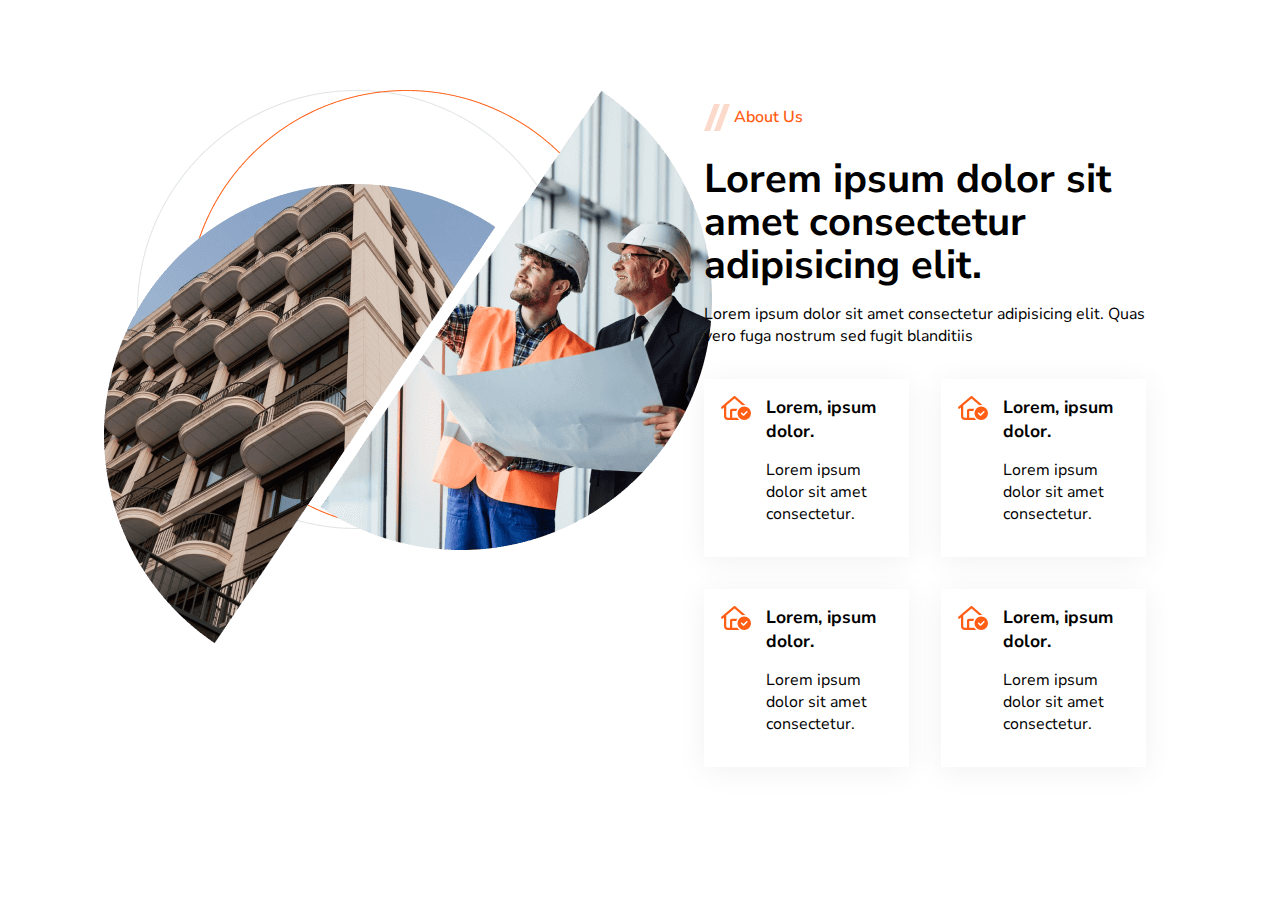
==== about.html @ 90e55b73 "website1" ====
<!DOCTYPE html>
<html lang="en">

<head>
    <meta charset="UTF-8">
    <meta name="viewport" content="width=device-width, initial-scale=1.0">
    <title>ABOUT US</title>
    <link rel="stylesheet" href="./assets/css/about.css">
    <link rel="stylesheet" href="./assets/css/common.css">
</head>

<body>
    <section class="aboutus">
        <div class="imgaboutus aboutus-content">
            <img src="./assets/img/about-us.png" alt="About Us" class="diffimg">
        </div>
        <div class="aboutus-content">
            <div class="secimg">
                <img src="./assets/img/about-us-secimg.svg" alt="// About Us ">
                <p>About Us</p>

            </div>

            <h2 class="h2tag">Lorem ipsum dolor sit amet consectetur adipisicing elit. </h2>
            <p>Lorem ipsum dolor sit amet consectetur adipisicing elit. Quas vero fuga nostrum sed fugit blanditiis</p>
            <div class="features">
                <div class="inner-feature">
                    <div><img alt="" src="./assets/img/feature.svg" /></div>
                    <div class="inner-feature-sub
                    ">
                        <a href="#" class="feature">Lorem, ipsum dolor. </a>
                        <p>Lorem ipsum dolor sit amet consectetur.</p>
                    </div>

                </div>
                <div class="inner-feature">
                    <div><img alt="" src="./assets/img/feature.svg" /></div>
                    <div class="inner-feature-sub
                    ">
                        <a href="#" class="feature">Lorem, ipsum dolor. </a>
                        <p>Lorem ipsum dolor sit amet consectetur.</p>
                    </div>

                </div>
                <div class="inner-feature">
                    <div><img alt="" src="./assets/img/feature.svg" /></div>
                    <div class="inner-feature-sub
                    ">
                        <a href="#" class="feature">Lorem, ipsum dolor. </a>
                        <p>Lorem ipsum dolor sit amet consectetur.</p>
                    </div>

                </div>
                <div class="inner-feature">
                    <div><img alt="" src="./assets/img/feature.svg" /></div>
                    <div class="inner-feature-sub
                    ">
                        <a href="#" class="feature">Lorem, ipsum dolor. </a>
                        <p>Lorem ipsum dolor sit amet consectetur.</p>
                    </div>

                </div>
            </div>

        </div>

    </section>
</body>

</html>
---- assets/css/about.css ----
.aboutus{
    display: grid;
    grid-template-columns: repeat(auto-fill, minmax(600px,1fr));

}
.aboutus{
    padding: 10vh 3vw;
    }
    
.secimg{
    display: grid;
    grid-template-columns: 30px 1fr;
    align-items: center;
    
}
.h2tag{
    font-size: 2.5rem;
    line-height: 2.7rem;
    margin: 1.5vh 0vw;
}
.features{
    display: grid;
    grid-template-columns:1fr 1fr;
}
.inner-feature{
    display: grid;
    grid-template-columns: 30px 1fr;
    box-shadow: 0px 4px 30px 0px rgba(0, 0, 0, 0.06);
    padding: 1rem;
    margin: 1rem 2rem 1rem 0rem;
    gap: 1rem;

}
.aboutus-content{
    padding: 0vh 5vw;
}
/* .imgaboutus{
    will-change: transform; transform: perspective(1000px) rotateX(0deg) rotateY(0deg);
}
.imgaboutus:hover{
    will-change: transform; transform: perspective(1000px) rotateX(-0.99deg) rotateY(0.5deg) scale3d(1,1,1);
} */
.feature{
    font-size: 1.1rem;
    font-weight: 700;
    color: black;
}
.secimg p {
    color:var(--primary-color);
    font-weight: 600;
}
@media only screen and (max-width: 800px) {
    
    .aboutus{
        
    grid-template-columns: 1fr;
    }
    .aboutus-content{
        padding:0;
    }
    .features {
        
        grid-template-columns: 1fr;
        }
        .diffimg{
            width:100%
        }
}
---- assets/css/common.css ----
@import url('https://fonts.googleapis.com/css2?family=Nunito+Sans:ital,opsz,wght@0,6..12,200..1000;1,6..12,200..1000&display=swap');
:root{
    --primary-color:#FF5E14;
    --primarytext-color:white;
    --fontfamily:"Nunito Sans", sans-serif;

}
body{
    margin:0px;
    padding:0px;
    font-family:var(--fontfamily);

}
a{
    text-decoration: none;
}
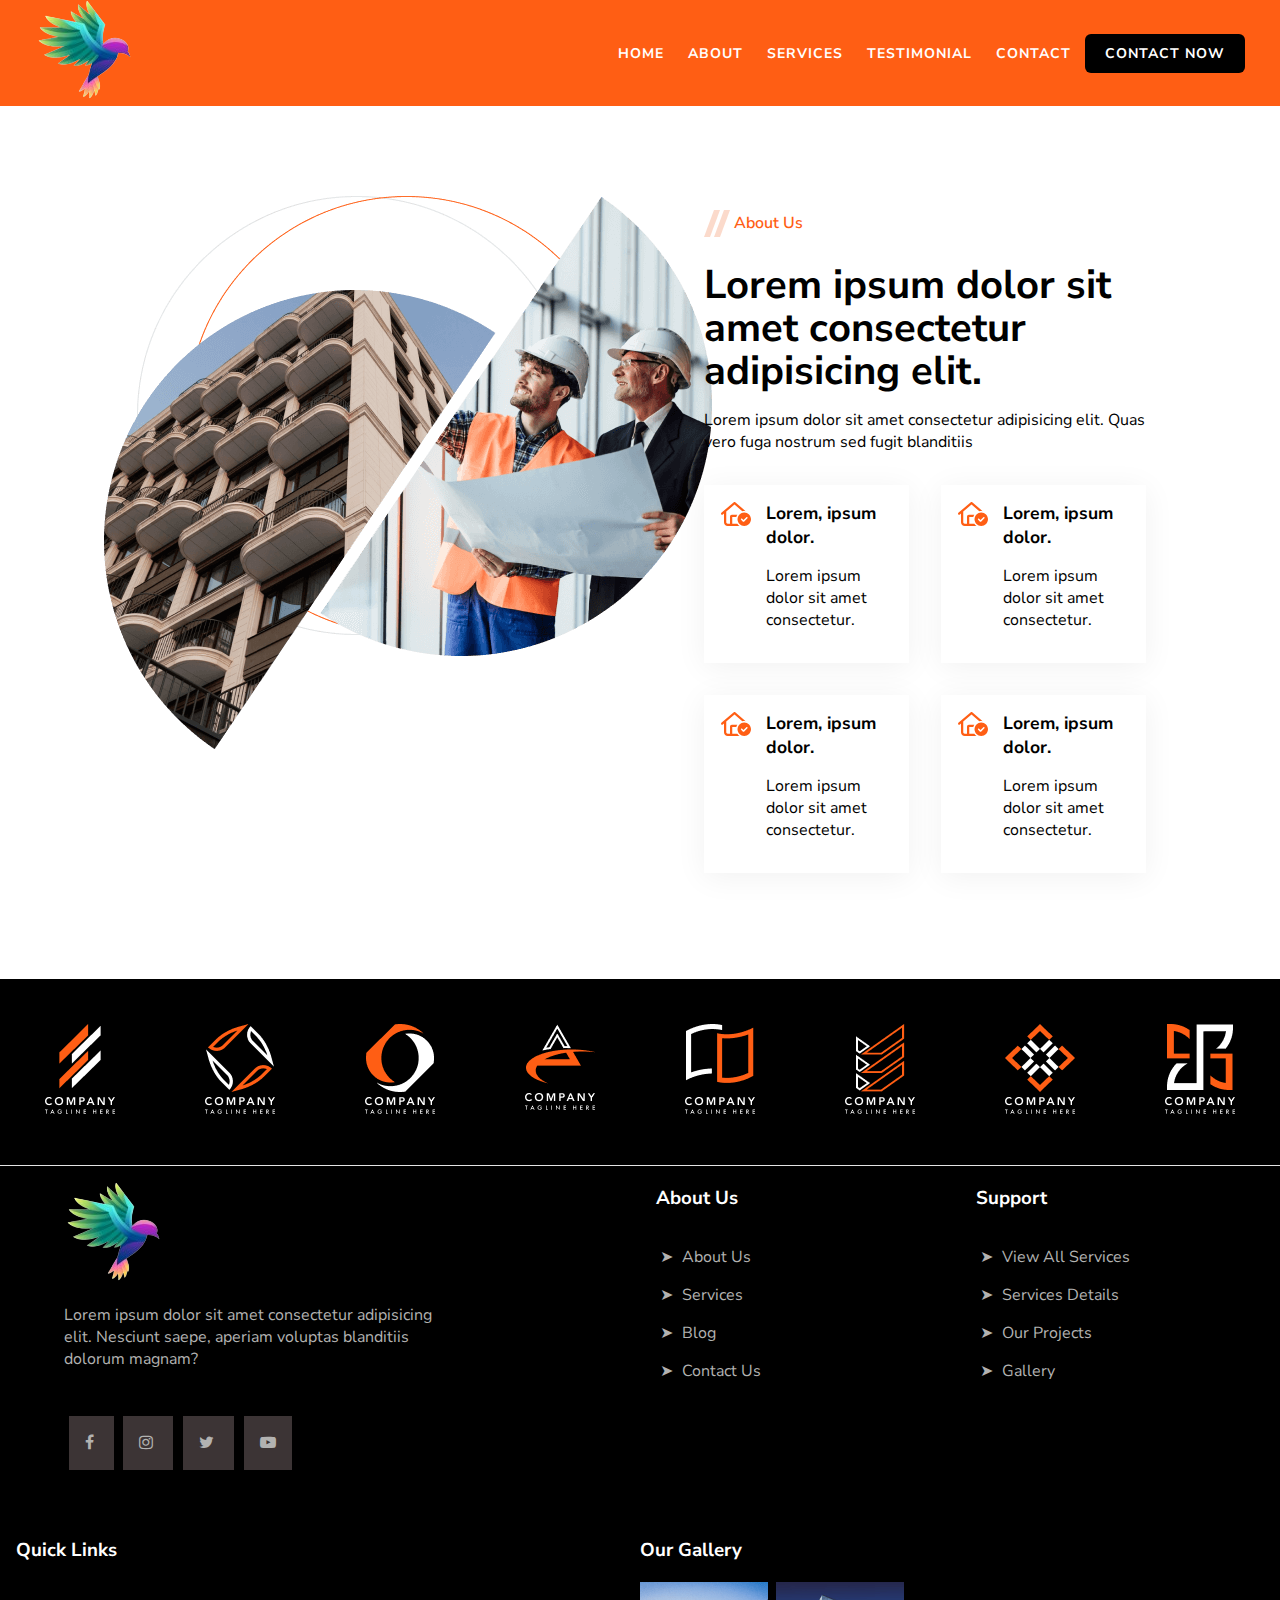
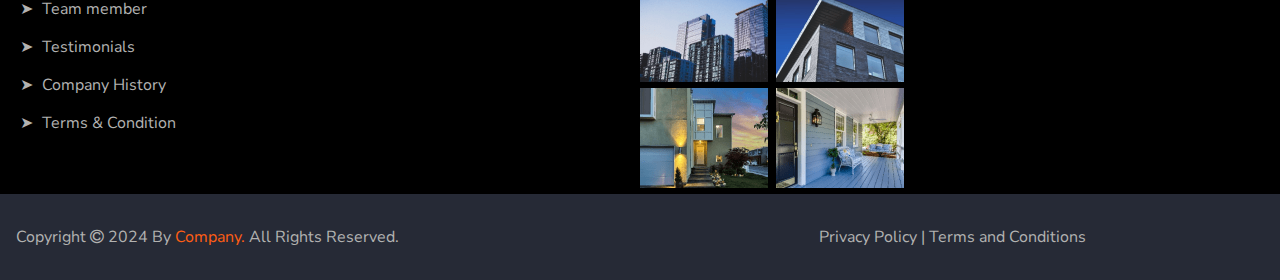
==== commit 85b84458: "website1" ====
--- a/about.html
+++ b/about.html
@@ -7,6 +7,8 @@
     <title>ABOUT US</title>
     <link rel="stylesheet" href="./assets/css/about.css">
     <link rel="stylesheet" href="./assets/css/common.css">
+    <link rel="import" href="header.html">
+    <link rel="import" href="footer.html">
 </head>
 
 <body>
@@ -65,6 +67,7 @@
         </div>
 
     </section>
+    <script src="./assets/js/headerfootermodule.js"></script>
 </body>
 
 </html>--- a/assets/css/common.css
+++ b/assets/css/common.css
@@ -13,4 +13,5 @@
 }
 a{
     text-decoration: none;
+    color:black;
 }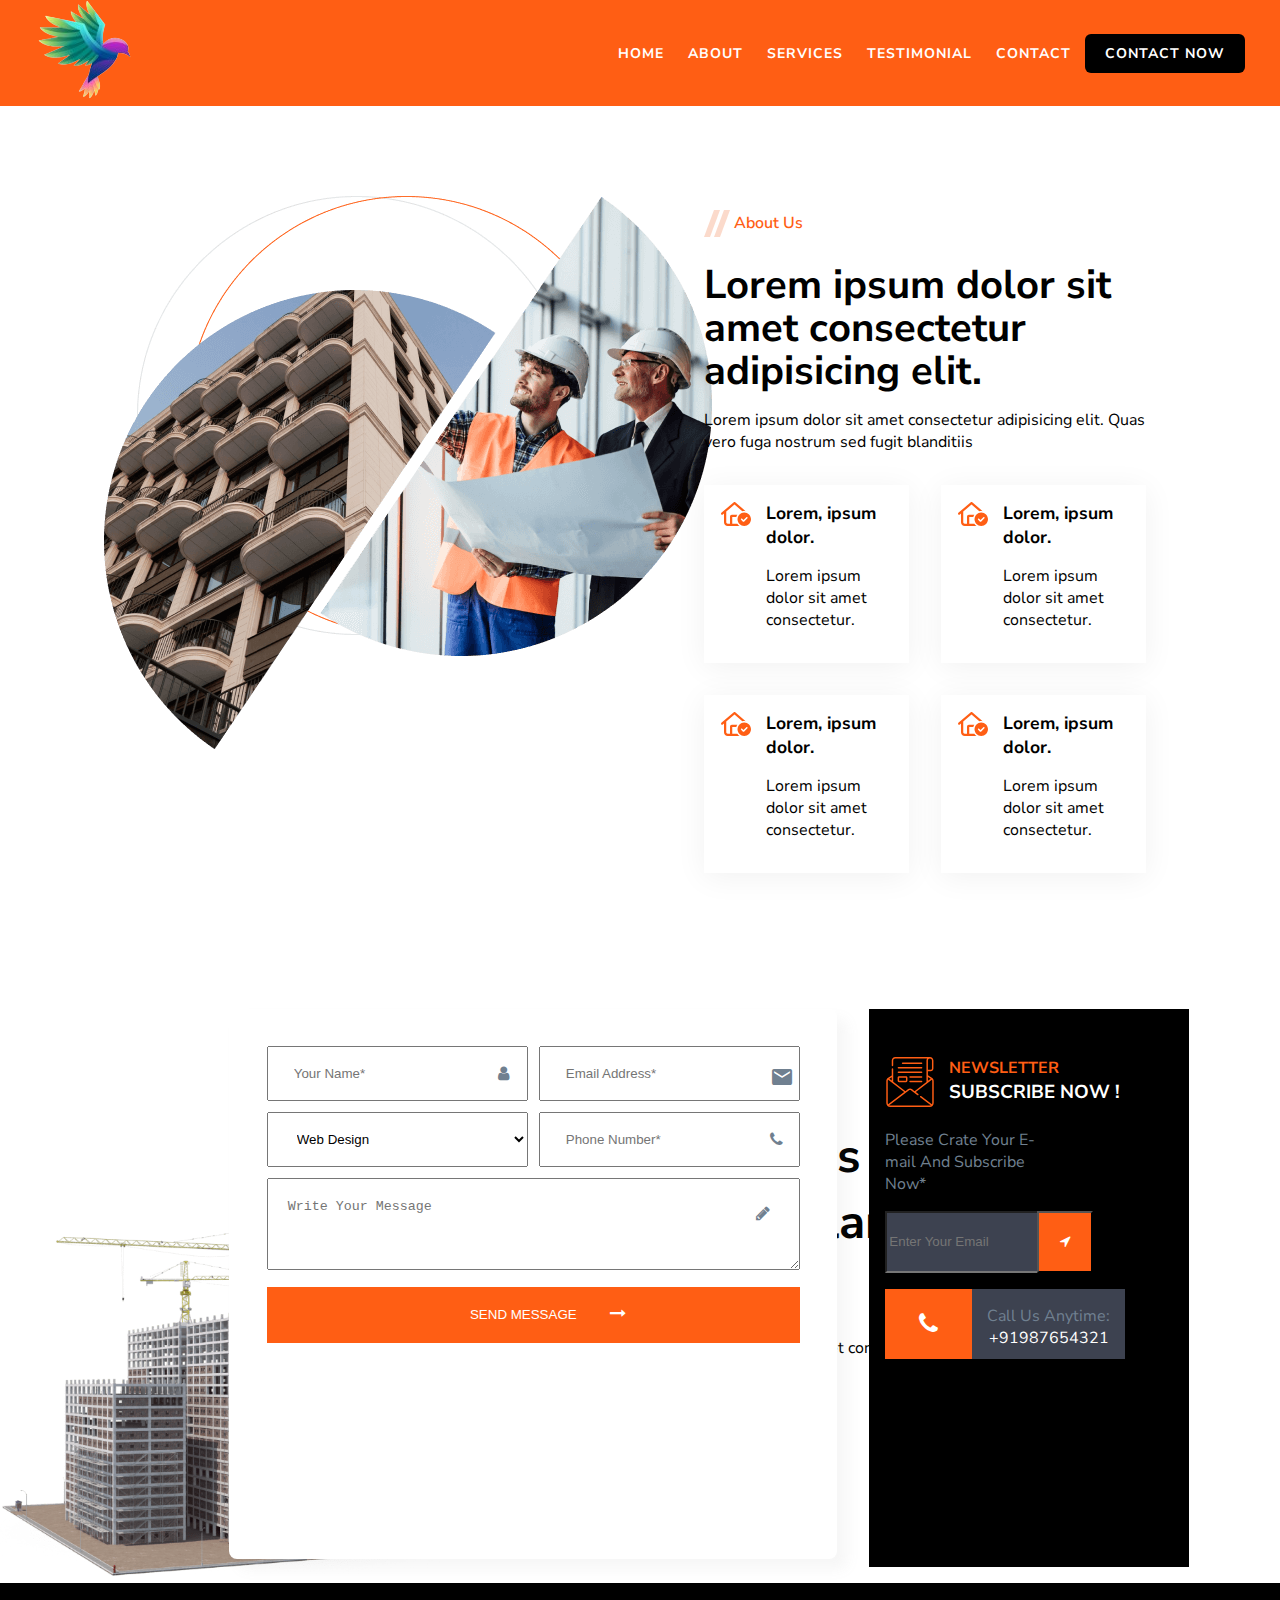
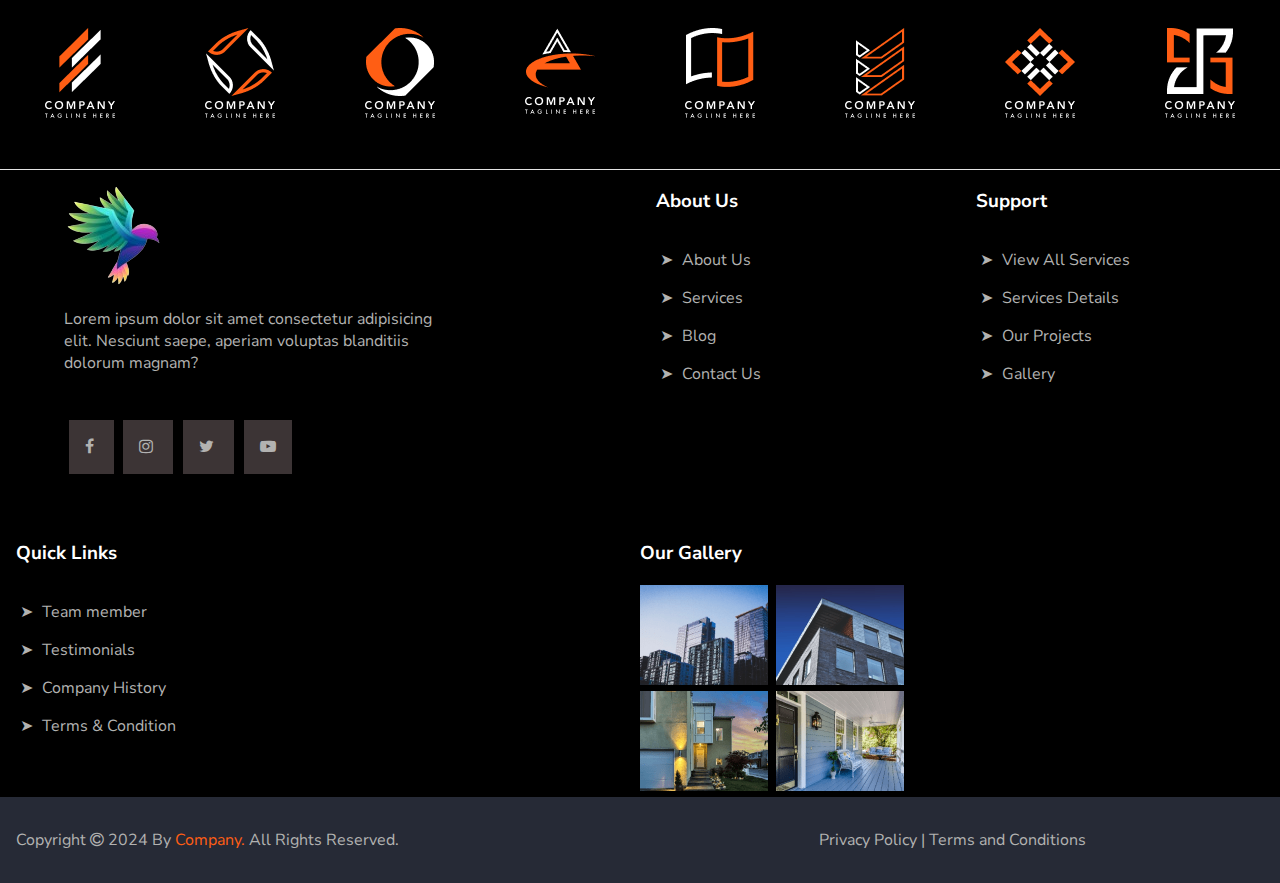
==== commit ee845f94: "changes added" ====
--- a/about.html
+++ b/about.html
@@ -6,9 +6,12 @@
     <meta name="viewport" content="width=device-width, initial-scale=1.0">
     <title>ABOUT US</title>
     <link rel="stylesheet" href="./assets/css/about.css">
+    <link rel="stylesheet" href="./assets/css/form.css">
     <link rel="stylesheet" href="./assets/css/common.css">
     <link rel="import" href="header.html">
     <link rel="import" href="footer.html">
+    <link rel="stylesheet" href="https://cdnjs.cloudflare.com/ajax/libs/font-awesome/4.7.0/css/font-awesome.min.css">
+    <link href="https://fonts.googleapis.com/icon?family=Material+Icons" rel="stylesheet">
 </head>
 
 <body>
@@ -67,6 +70,133 @@
         </div>
 
     </section>
+    <section class="form-section">
+        <div>
+            <div class="main-formsec">
+                <div class="img-main">
+                    <img alt="img" src="./assets/img/contact_thumb.png" />
+                </div>
+                <div>
+                    <div class="sub-formsec">
+                        <div class="cls-img1">
+                            <img alt="img1" src="./assets/img/img-test.svg" />
+                        </div>
+                        <div>
+                            <p class="form-para">Make A Quote</p>
+                        </div>
+                    </div>
+                    <div class="hmain">
+                        <h2 class="cls-h2">12+ Years Of Real Estate Planning & Design.</h2>
+                    </div>
+                    <div class="paraa-main">
+                        <p clas="para-frommain">Lorem ipsum, dolor sit amet consectetur adipisicing elit. Rem,
+                            quibusdam.</p>
+                    </div>
+                </div>
+            </div>
+        </div>
+    </section>
+    <section>
+        <div style="position: relative;">
+            <div class="main1-formsec">
+                <div></div>
+
+                <div class="box-form">
+                    <form action="/demo.php" method="get">
+                        <div class="main2-formsec">
+                            <div class="input-form">
+                                <input type="text" placeholder="Your Name*" class="inputbox" required>
+                                <i class="fa fa-user"></i>
+                            </div>
+                            <div class="input-form">
+                                <input type="email" placeholder="Email Address*" name="email" class="inputbox" required>
+                                <i class="material-icons ">email</i>
+                            </div>
+
+
+                        </div>
+
+                        <div>
+                            <div class="main2-formsec">
+                                <div>
+                                    <select class="inputbox" required>
+                                        <option value="Web Design">Web Design</option>
+                                        <option value="Web Development">Web Development</option>
+                                        <option value="Engine Dignostics">Engine Dignostics</option>
+                                        <option value="Digital Marketing">Digital Marketing</option>
+                                    </select>
+                                </div>
+                                <div class="input-form">
+                                    <input type="tel" placeholder="Phone Number*" class="inputbox" required>
+                                    <i class="fa fa-phone"></i>
+                                </div>
+
+
+                            </div>
+                        </div>
+                        <div class="input-form">
+                            <textarea placeholder="Write Your Message" class="inputbox textareabox"></textarea>
+                            <i class="fa fa-pencil"></i>
+                        </div>
+                        <div class="form-button">
+                            <button class="btn-form"> SEND MESSAGE </button>
+                            <i class="fa fa-long-arrow-right"></i>
+                        </div>
+
+
+
+                </div>
+                </form>
+                <div class="sec-formm">
+                    <div>
+                        <div class="form-sub1">
+                            <div class="icon-box">
+                                <img alt="envelop-img" src="./assets/img/envelope-icon (1).svg" class="envelop-form">
+                            </div>
+                            <div class="form-ht">
+                                <h4 class="ntsn1">NEWSLETTER</h4>
+                                <h3 class="ntsn2">SUBSCRIBE NOW !</h3>
+                            </div>
+                        </div>
+                        <div class="para-fsub">
+                            <p>Please Crate Your E-mail And Subscribe Now* </p>
+                        </div>
+                        <form>
+                            <div class="form-sub2">
+
+                                <div>
+                                    <input type="email" placeholder="Enter Your Email" class="inputmail" name="email"
+                                        required>
+                                </div>
+                                <div>
+                                    <button class="btnarrow">
+                                        <i class="fa fa-location-arrow"></i>
+                                    </button>
+                                </div>
+
+                            </div>
+                        </form>
+                        <div class="form-sub3">
+                            <div class="icon-fs">
+                                <i class="fa fa-phone"></i>
+                            </div>
+                            <div class="para-tele">
+
+                                <div class="para-fsubb">
+                                    <p>Call Us Anytime:</p>
+                                </div>
+                                <div class="tele-form">
+                                    <a href="tel:+91987654321" class="number-form">+91987654321 </a>
+                                </div>
+
+                            </div>
+
+                        </div>
+                    </div>
+                </div>
+            </div>
+        </div>
+    </section>
     <script src="./assets/js/headerfootermodule.js"></script>
 </body>
 
--- a/assets/css/form.css
+++ b/assets/css/form.css
@@ -0,0 +1,327 @@
+/* CSS for contact Us Page start */
+.Contact-us .cls-h2 {
+  text-align: center;
+}
+.Contact-us {
+  padding: 10vh 3vw;
+}
+.Contact-us .contact-info-box {
+  display: grid;
+  grid-template-columns: repeat(3, 1fr);
+  margin-top: 5vh;
+}
+.Contact-us .contact-info-box .info-box {
+  display: grid;
+  grid-template-columns: 1fr 3fr;
+  box-shadow: 0px 4px 30px 0px rgba(0, 0, 0, 0.06);
+  padding: 2rem;
+  margin: 1rem 2rem 1rem 0rem;
+  gap: 1rem;
+  align-items: center;
+}
+.Contact-us .contact-info-box .info-box .info-icon {
+  text-align: center;
+  padding: 26px;
+  background-color: #fff8f4;
+  box-shadow: 0px 4px 30px 0px rgb(0 0 0 / 14%);
+  border-radius: 5px;
+}
+.Contact-us .contact-info-box .info-box .info-icon:hover {
+  background-color: var(--primary-color);
+}
+.Contact-us .contact-info-box .info-box .info-icon i {
+  font-size: 36px;
+}
+.Contact-us .contact-info-box .info-box .info-heading {
+  font-weight: 700;
+  font-size: 20px;
+}
+.contact-us-form .main1-formsec {
+  grid-template-columns: 1fr;
+  position: relative;
+  bottom: 0vh;
+}
+.contact-us-form .get-in-touch-heading {
+  font-size: 27px;
+  text-align: center;
+}
+.contact-us-hr {
+  width: 33%;
+  color: #ff5e14;
+  background-color: #ff5e14;
+  height: 3px;
+  border-width: 0px;
+}
+#googleMap {
+  width: 100%;
+  height: 400px;
+}
+.contact-us-form .box-form {
+  box-shadow: 0px 0px 0px rgb(137 137 137 / 8%);
+}
+/* CSS for contact us page end */
+.form-section {
+  padding-top: 10vh;
+}
+.main-formsec {
+  display: grid;
+  grid-template-columns: 1fr 1fr;
+  position: relative;
+}
+.form-para {
+  color: var(--primary-color);
+}
+.sub-formsec {
+  display: grid;
+  grid-template-columns: 30px 1fr;
+}
+.img-main img {
+  width: 100%;
+}
+.cls-img1 {
+  align-content: center;
+}
+.cls-h2 {
+  font-size: 3rem;
+  margin: 0;
+  padding: 0;
+}
+.main1-formsec {
+  display: grid;
+  grid-template-columns: 1fr 3fr 2fr;
+  position: absolute;
+  width: 100%;
+  bottom: -0vh;
+}
+.main2-formsec {
+  display: grid;
+  grid-template-columns: 1fr 1fr;
+}
+.inputbox {
+  height: 55px;
+  padding: 0 25px 0 25px;
+  padding-right: 45px;
+  width: 96%;
+  margin: 2%;
+  box-sizing: border-box;
+}
+.input-form {
+  position: relative;
+}
+.input-form .fa,
+.input-form .material-icons {
+  position: absolute;
+  top: 37%;
+  left: 87%;
+  color: slategray;
+}
+.input-form textarea {
+  height: 92px;
+  padding: 20px;
+}
+
+.input-form .fa-pencil {
+  left: 91%;
+  top: 30%;
+}
+.form-button {
+  background-color: var(--primary-color);
+  text-align: center;
+  height: 20%;
+  width: 98%;
+  margin: 1%;
+  box-sizing: border-box;
+}
+.btn-form {
+  padding: 20.5px 29px;
+  border: none;
+  background-color: var(--primary-color);
+  color: white;
+}
+.form-button .fa {
+  color: white;
+}
+.textareabox {
+  width: 98%;
+  margin: 1%;
+}
+.sec-formm {
+  background-color: black;
+  width: 75%;
+  margin: 1rem;
+  height: 62vh;
+}
+.form-sub1 {
+  display: grid;
+  grid-template-columns: 1fr 3fr;
+  padding-top: 3rem;
+}
+.form-ht {
+  color: white;
+}
+.para-fsub {
+  color: slategray;
+  margin: 1rem;
+  width: 56%;
+}
+.form-sub2 {
+  display: grid;
+  grid-template-columns: 1fr 1fr;
+  margin-left: 1rem;
+}
+.form-sub3 {
+  display: grid;
+  grid-template-columns: 1fr 3fr;
+  margin: 1rem;
+}
+.number-form {
+  color: white;
+}
+.fa-phone {
+  color: white;
+}
+.icon-box {
+  align-content: center;
+}
+.envelop-form {
+  margin-left: 1rem;
+}
+.ntsn1 {
+  padding: 0px;
+  margin: 0px;
+  color: var(--primary-color);
+}
+.ntsn2 {
+  padding: 0px;
+  margin: 0px;
+}
+.inputmail {
+  height: 56px;
+  background: #3d4250;
+  color: #b2b2b2;
+  margin: 0rem;
+  width: 97%;
+}
+.btnarrow {
+  box-shadow: none;
+  width: 56px;
+  height: 62px;
+  line-height: 56px;
+  padding: 0;
+  text-align: center;
+  background-color: var(--primary-color);
+  color: white;
+}
+.icon-fs {
+  height: 70px;
+  width: 87px;
+  background: var(--primary-color);
+  color: white;
+  border-radius: 0;
+  font-size: 24px;
+  align-content: center;
+  text-align: center;
+}
+.para-tele {
+  height: 70px;
+  background: #3d4250;
+  color: #b2b2b2;
+  width: 153px;
+}
+.para-fsubb {
+  color: slategray;
+  text-align: center;
+}
+.tele-form {
+  text-align: center;
+  margin: -1rem;
+}
+.box-form {
+  background: white;
+  box-shadow: 10px 10px 14px rgb(137 137 137 / 8%);
+  padding: 2rem;
+  margin: 1rem;
+  border-radius: 0.5rem;
+  height: 54vh;
+}
+.paraa-main {
+  width: 70%;
+}
+.hmain {
+  width: 80%;
+}
+
+/* media Query for below 1000px */
+@media (max-width: 1000px) {
+  .main1-formsec {
+    position: relative;
+    grid-template-columns: 0fr 2fr 1fr;
+  }
+  .sec-formm {
+    width: 92%;
+  }
+  .input-form .fa,
+  .input-form .material-icons {
+    left: 81%;
+  }
+  .Contact-us .contact-info-box {
+    grid-template-columns: 1fr 1fr;
+  }
+}
+/* media Query for below 720px */
+@media (max-width: 720px) {
+  .main1-formsec {
+    display: block;
+    margin-top: -8rem;
+  }
+  .main2-formsec {
+    display: block;
+    width: 88%;
+  }
+  .main-formsec {
+    display: block;
+  }
+  .cls-h2 {
+    text-align: center;
+  }
+  .para-frommain {
+    text-align: center;
+    padding-left: 3rem;
+  }
+  .box-form {
+    align-content: center;
+  }
+  .textareabox {
+    width: 85%;
+    margin: 2%;
+    height: 75%;
+  }
+  .sec-formm {
+    padding: 1rem 0rem;
+  }
+  .box-form {
+    width: 100;
+  }
+  .cls-h2 {
+    font-size: 2rem;
+    margin: 1rem;
+    padding: 1rem;
+  }
+
+  .paraa-main {
+    margin-left: 2rem;
+  }
+  .para-formmain {
+    padding: 2rem;
+  }
+  .icon-fs {
+    width: 118%;
+  }
+
+  .form-button {
+    width: 85%;
+  }
+  .Contact-us .contact-info-box {
+    grid-template-columns: 1fr;
+  }
+}
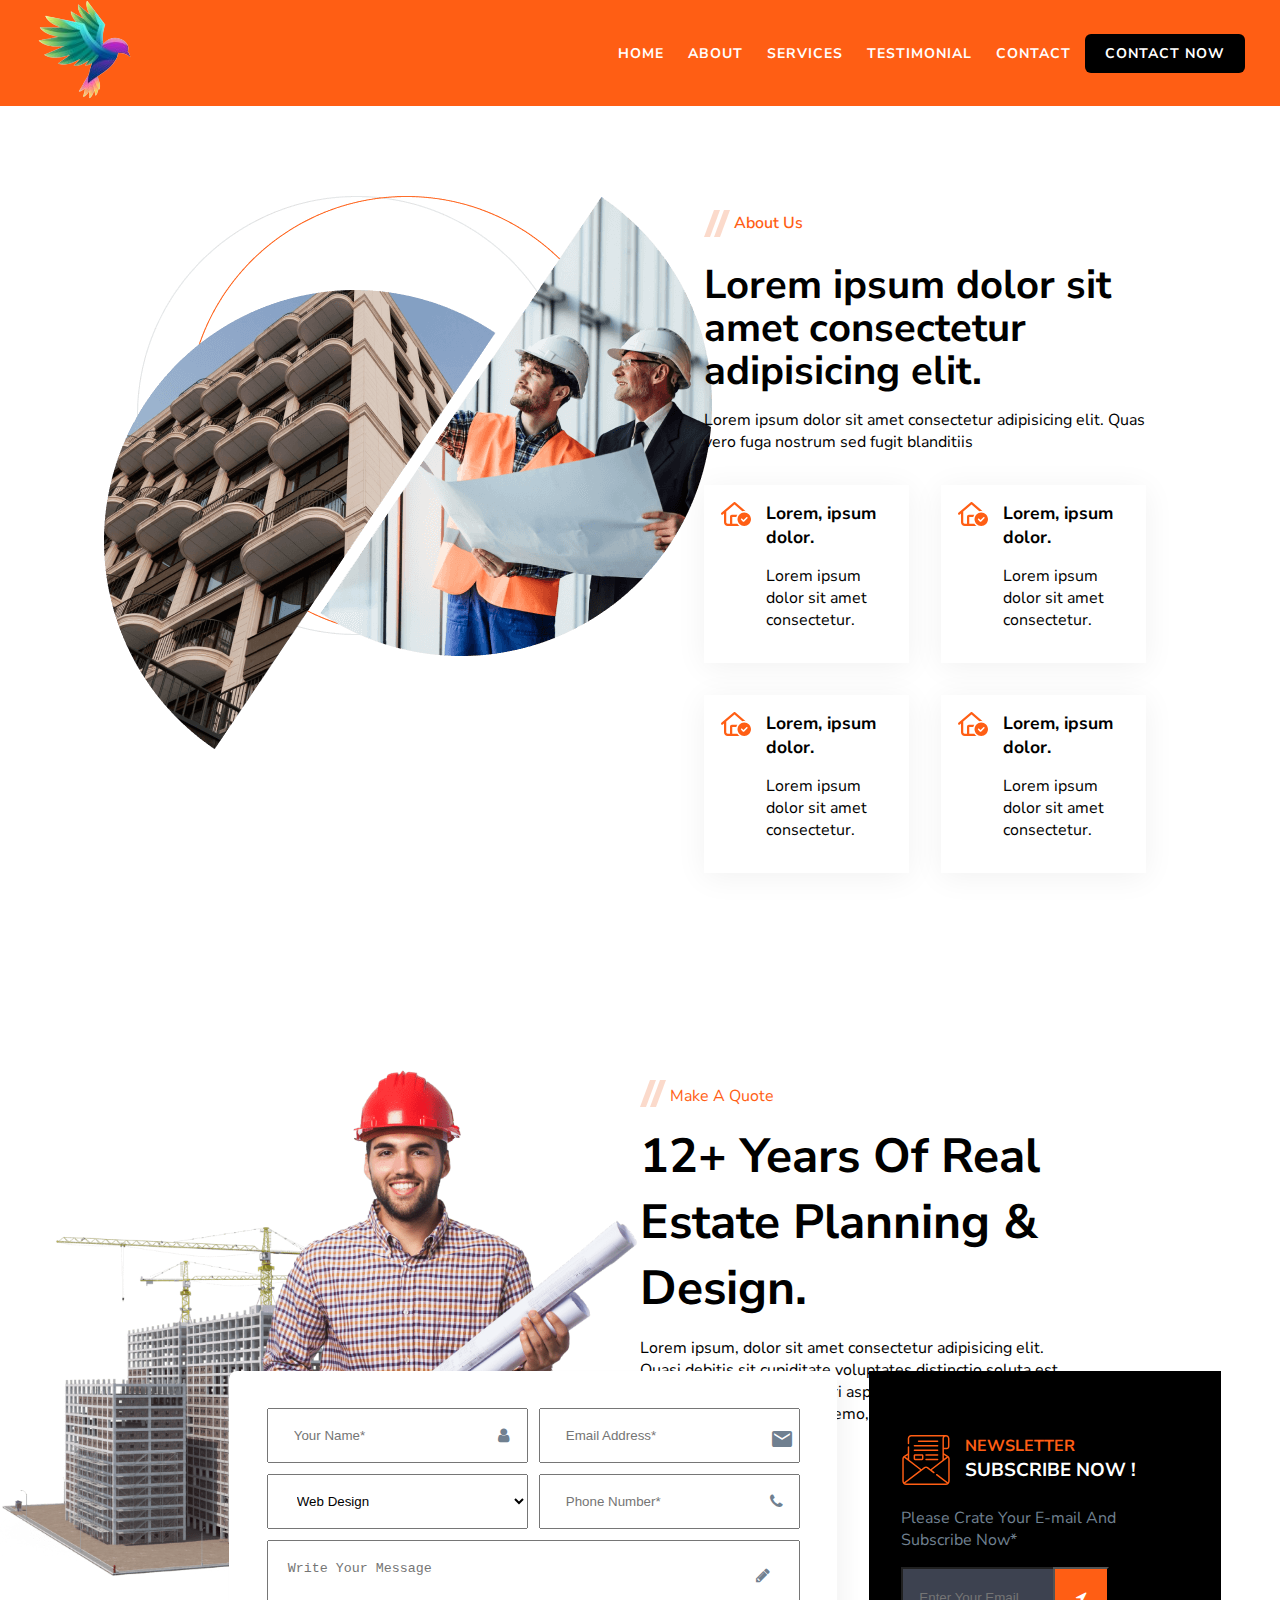
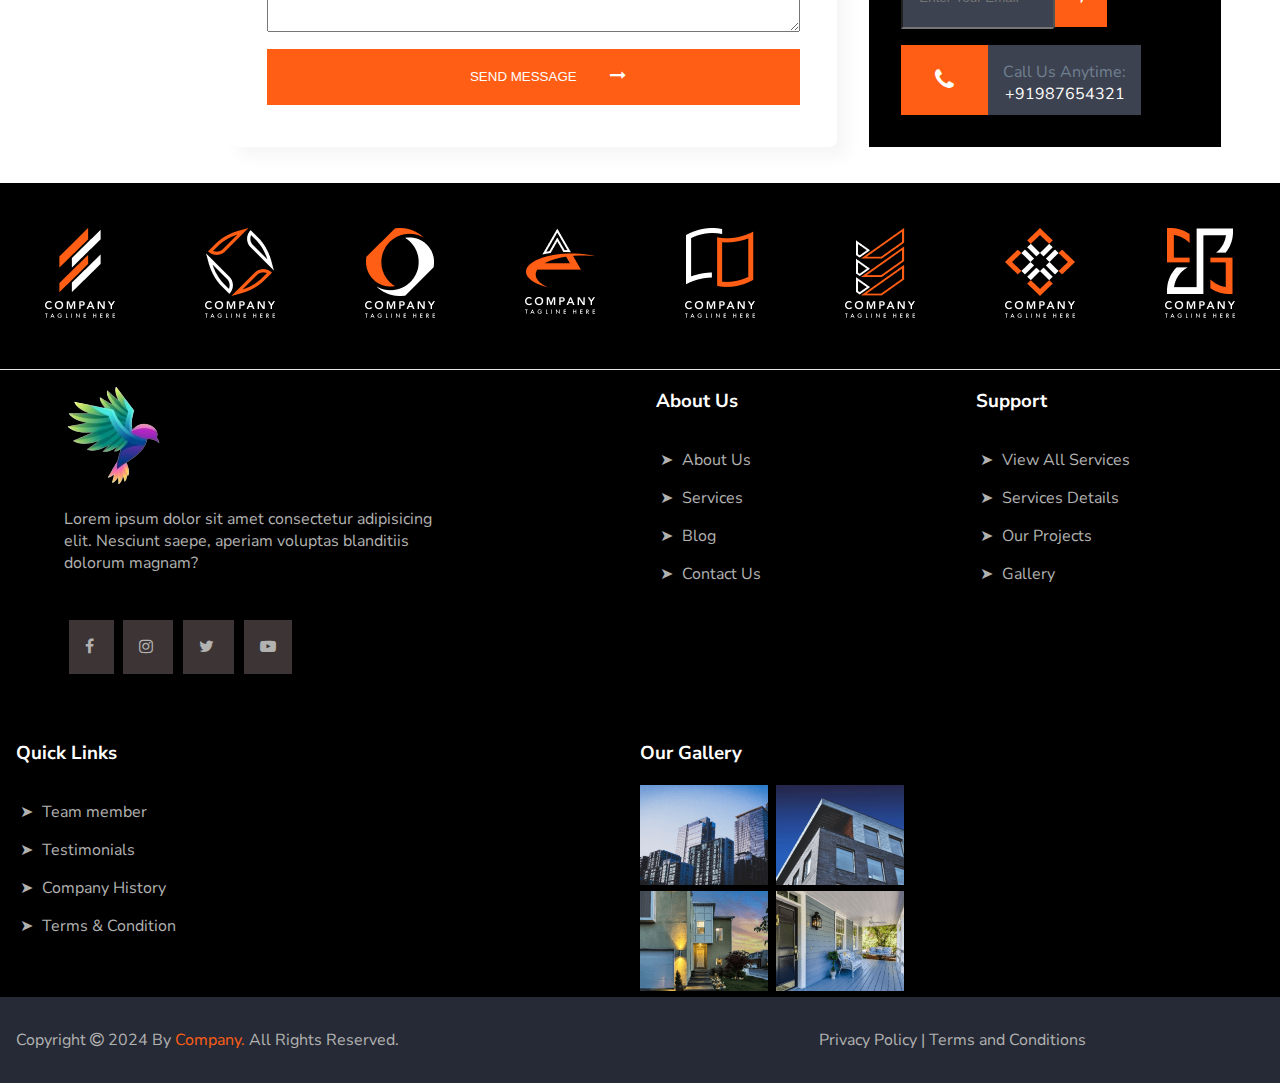
==== commit 61821ffd: "changes added" ====
--- a/about.html
+++ b/about.html
@@ -89,8 +89,9 @@
                         <h2 class="cls-h2">12+ Years Of Real Estate Planning & Design.</h2>
                     </div>
                     <div class="paraa-main">
-                        <p clas="para-frommain">Lorem ipsum, dolor sit amet consectetur adipisicing elit. Rem,
-                            quibusdam.</p>
+                        <p clas="para-frommain">Lorem ipsum, dolor sit amet consectetur adipisicing elit. Quasi debitis
+                            sit cupiditate voluptates distinctio soluta est nostrum dicta iure excepturi asperiores
+                            aspernatur aut molestiae perferendis ea nemo, molestias eum esse!</p>
                     </div>
                 </div>
             </div>
@@ -197,6 +198,7 @@
             </div>
         </div>
     </section>
+    <div class="form-bottom-space"></div>
     <script src="./assets/js/headerfootermodule.js"></script>
 </body>
 
--- a/assets/css/form.css
+++ b/assets/css/form.css
@@ -59,6 +59,9 @@
 .contact-us-form .box-form {
   box-shadow: 0px 0px 0px rgb(137 137 137 / 8%);
 }
+.form-bottom-space {
+  height: 200px;
+}
 /* CSS for contact us page end */
 .form-section {
   padding-top: 10vh;
@@ -91,7 +94,7 @@
   grid-template-columns: 1fr 3fr 2fr;
   position: absolute;
   width: 100%;
-  bottom: -0vh;
+  bottom: -20vh;
 }
 .main2-formsec {
   display: grid;
@@ -149,7 +152,7 @@
   background-color: black;
   width: 75%;
   margin: 1rem;
-  height: 62vh;
+  padding: 1rem;
 }
 .form-sub1 {
   display: grid;
@@ -162,7 +165,7 @@
 .para-fsub {
   color: slategray;
   margin: 1rem;
-  width: 56%;
+  /* width: 56%; */
 }
 .form-sub2 {
   display: grid;
@@ -201,6 +204,7 @@
   color: #b2b2b2;
   margin: 0rem;
   width: 97%;
+  padding-left: 1rem;
 }
 .btnarrow {
   box-shadow: none;
@@ -242,7 +246,6 @@
   padding: 2rem;
   margin: 1rem;
   border-radius: 0.5rem;
-  height: 54vh;
 }
 .paraa-main {
   width: 70%;
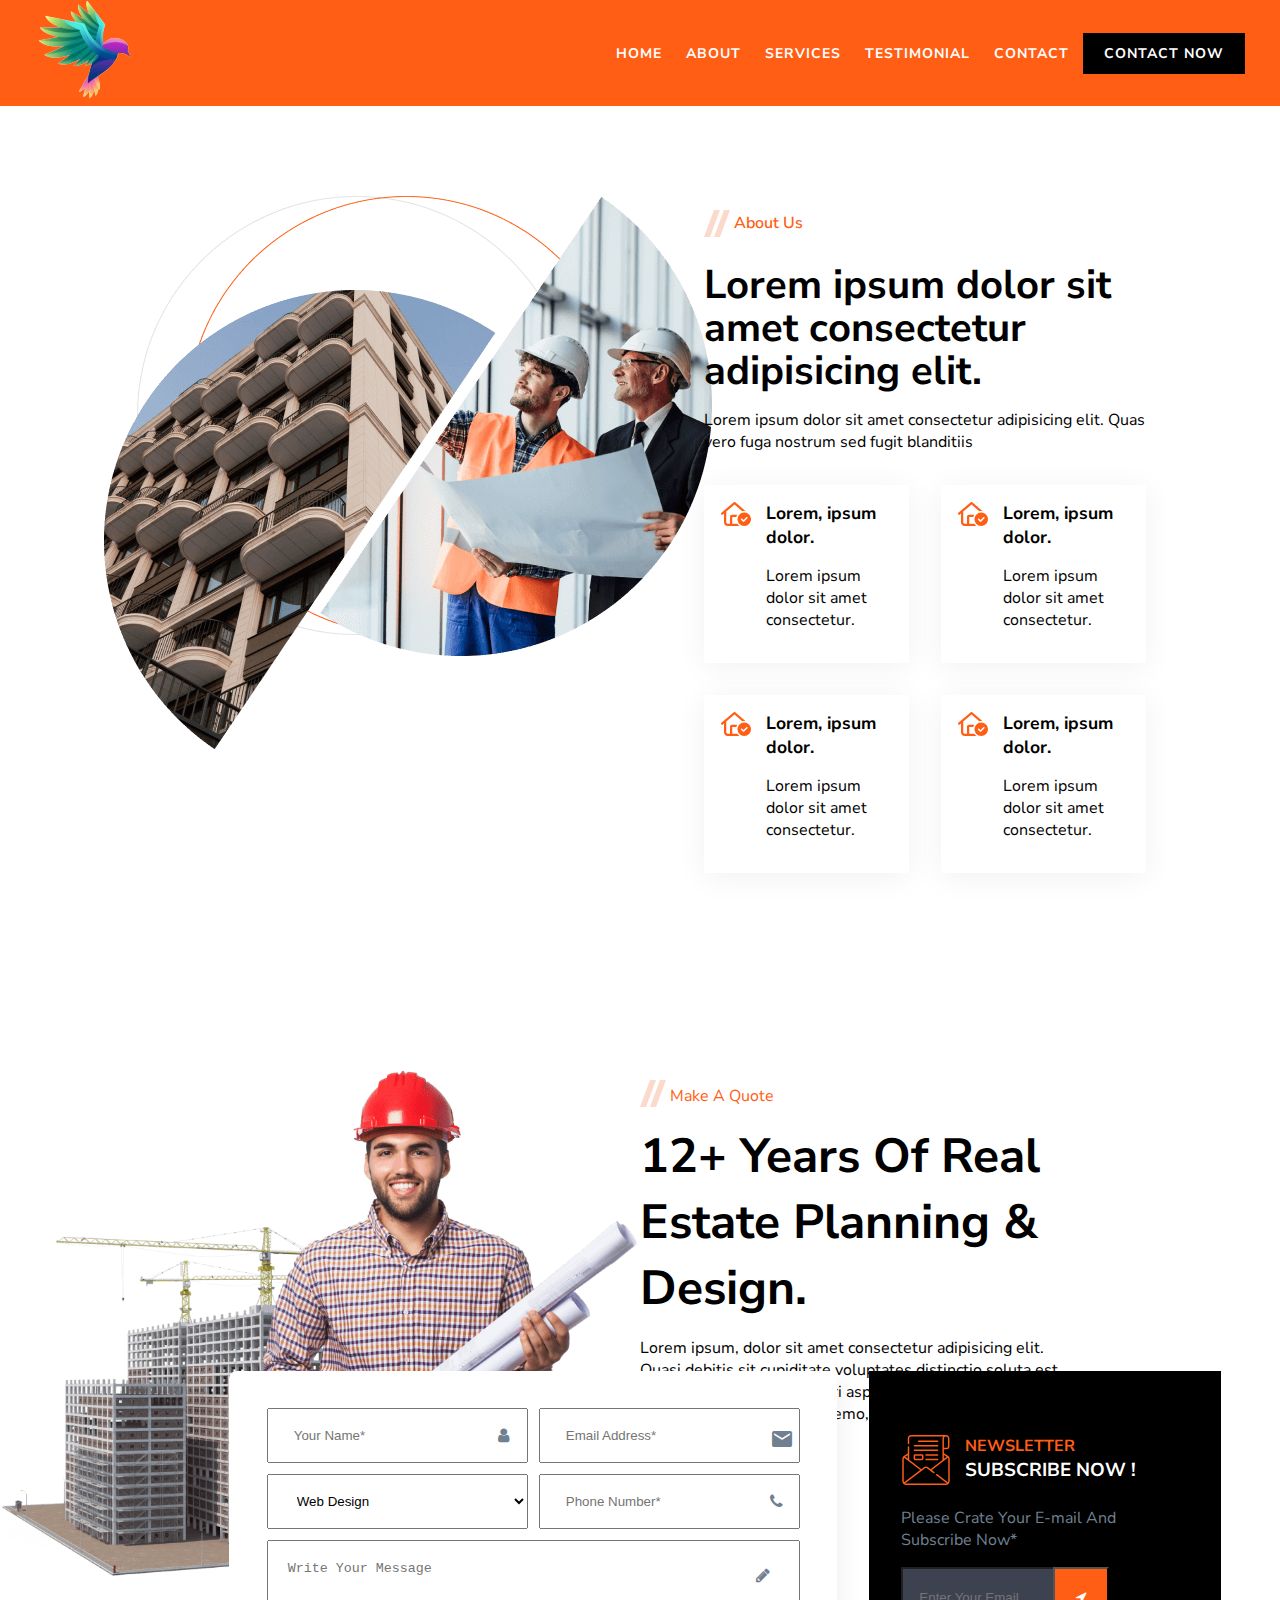
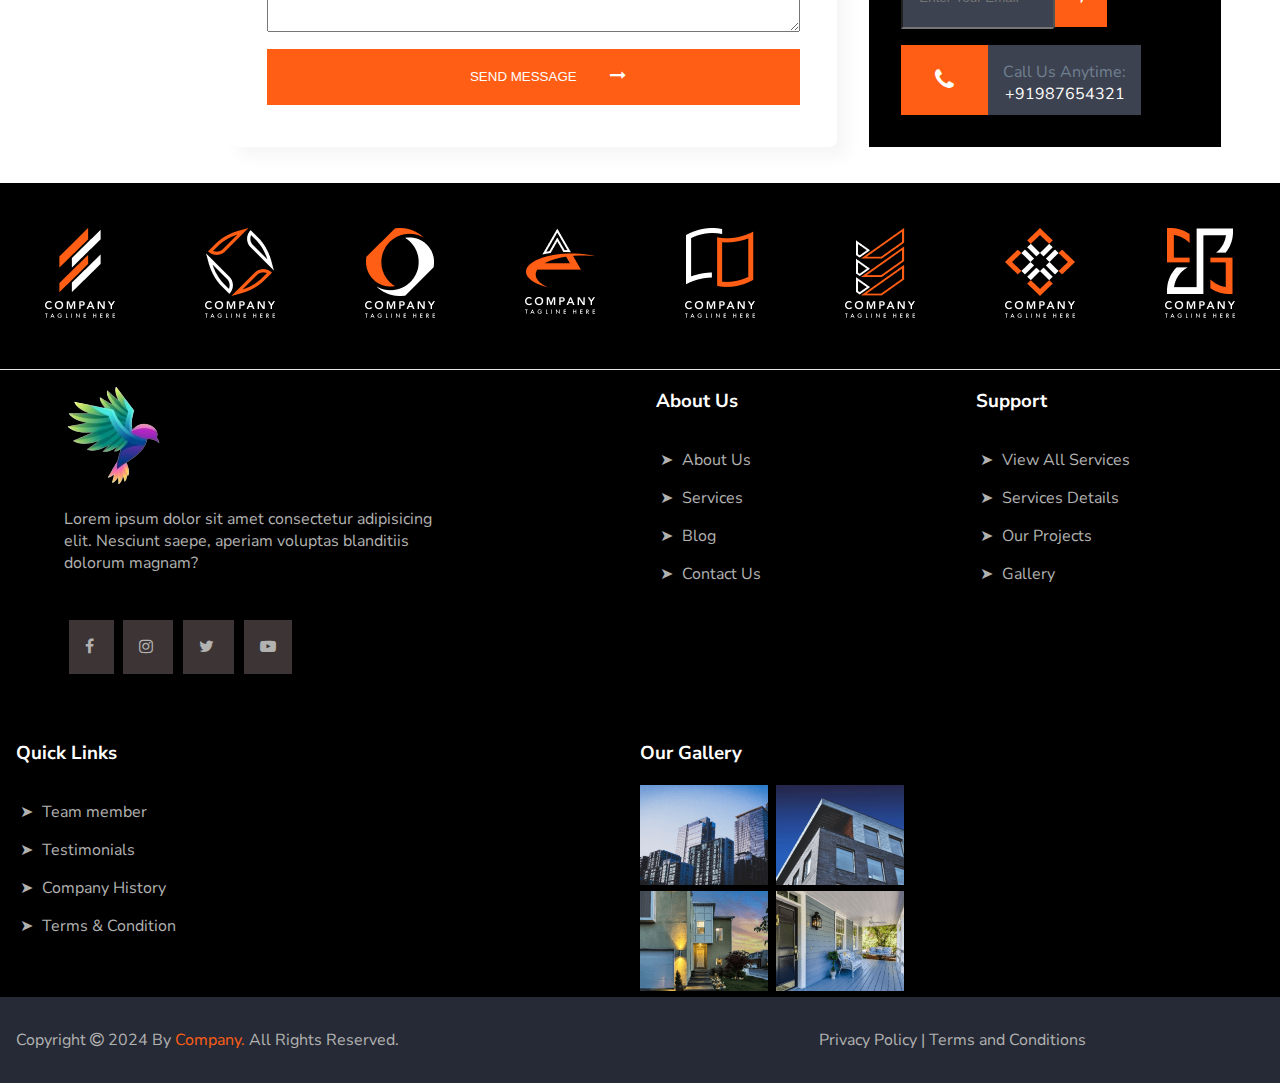
==== commit c7466444: "changes added" ====
--- a/about.html
+++ b/about.html
@@ -8,6 +8,7 @@
     <link rel="stylesheet" href="./assets/css/about.css">
     <link rel="stylesheet" href="./assets/css/form.css">
     <link rel="stylesheet" href="./assets/css/common.css">
+    <link rel="stylesheet" href="./assets/css/scroll.css">
     <link rel="import" href="header.html">
     <link rel="import" href="footer.html">
     <link rel="stylesheet" href="https://cdnjs.cloudflare.com/ajax/libs/font-awesome/4.7.0/css/font-awesome.min.css">
@@ -199,6 +200,8 @@
         </div>
     </section>
     <div class="form-bottom-space"></div>
+    <button id="scrollToTopBtn" onclick="scrollToTop()"><i class="material-icons">arrow_upward</i></button>
+    <script src="./assets/js/scrollTop.js"></script>
     <script src="./assets/js/headerfootermodule.js"></script>
 </body>
 
--- a/assets/css/common.css
+++ b/assets/css/common.css
@@ -1,17 +1,16 @@
-@import url('https://fonts.googleapis.com/css2?family=Nunito+Sans:ital,opsz,wght@0,6..12,200..1000;1,6..12,200..1000&display=swap');
-:root{
-    --primary-color:#FF5E14;
-    --primarytext-color:white;
-    --fontfamily:"Nunito Sans", sans-serif;
-
+@import url("https://fonts.googleapis.com/css2?family=Nunito+Sans:ital,opsz,wght@0,6..12,200..1000;1,6..12,200..1000&display=swap");
+:root {
+  --primary-color: #ff5e14;
+  --primarytext-color: white;
+  --fontfamily: "Nunito Sans", sans-serif;
 }
-body{
-    margin:0px;
-    padding:0px;
-    font-family:var(--fontfamily);
-
+body {
+  margin: 0px;
+  padding: 0px;
+  font-family: var(--fontfamily);
 }
-a{
-    text-decoration: none;
-    color:black;
-}+a {
+  text-decoration: none;
+  color: black;
+  cursor: pointer;
+}
--- a/assets/css/scroll.css
+++ b/assets/css/scroll.css
@@ -0,0 +1,19 @@
+#scrollToTopBtn {
+  display: none;
+  position: fixed;
+  bottom: 20px;
+  right: 20px;
+  z-index: 999;
+  background-color: #ff5e14;
+  color: #fff;
+  border: none;
+  border-radius: 50%;
+  cursor: pointer;
+  padding: 10px;
+}
+#scrollToTopBtn i {
+  font-size: 18px;
+}
+#scrollToTopBtn:hover {
+  background-color: #000;
+}
